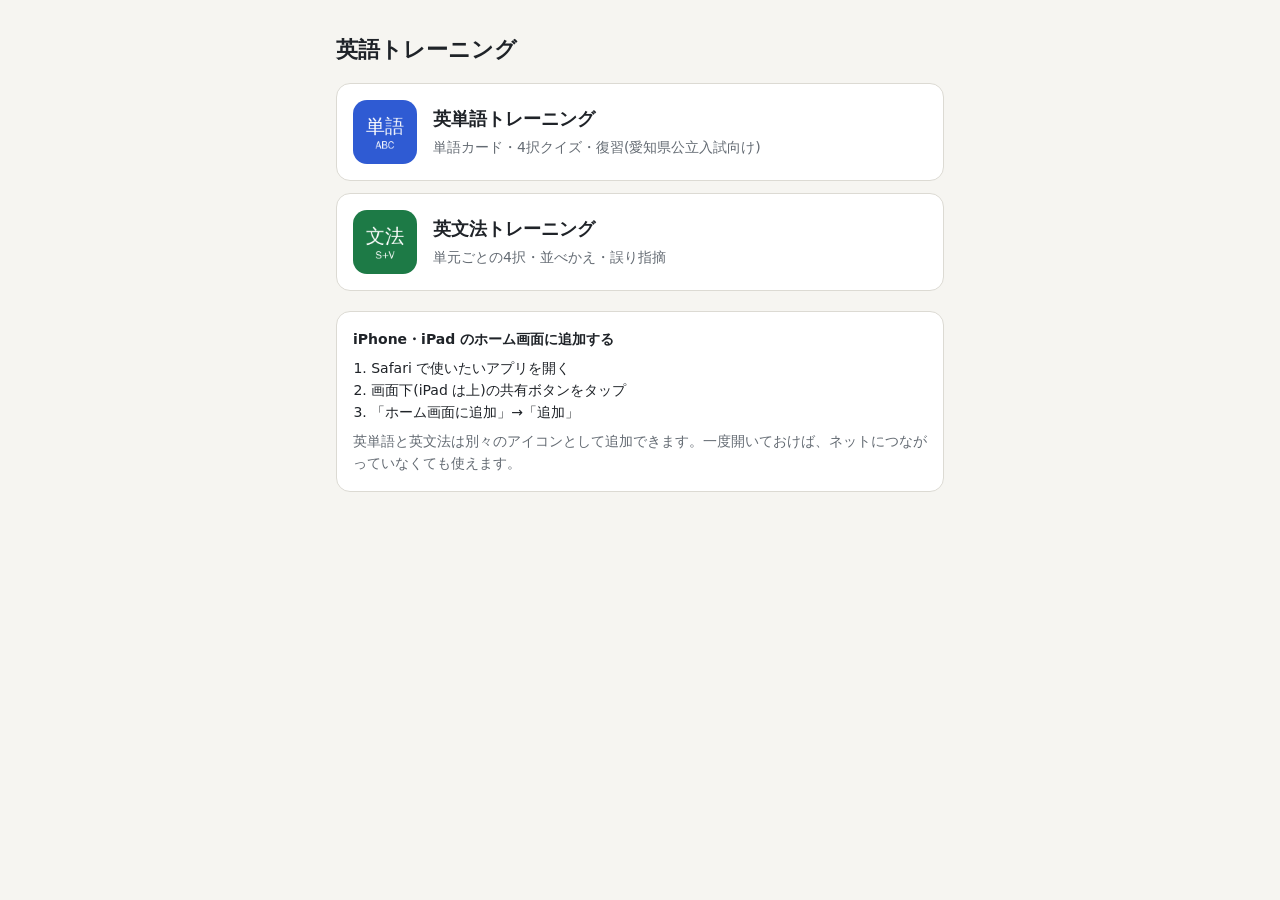
==== index.html @ 0c00dae7 "iPad・iPhone版の英単語・英文法アプリを追加 Co-Authored-By: Claude Opus 5.5 <noreply@anthropic.com> Claude-Session: h" ====
<!doctype html>
<html lang="ja" data-app="index">
<head>
<meta charset="utf-8">
<meta name="viewport" content="width=device-width, initial-scale=1, viewport-fit=cover">
<title>英語トレーニング</title>
<link rel="manifest" href="manifest-index.webmanifest">
<link rel="apple-touch-icon" href="icons/index-180.png">
<meta name="apple-mobile-web-app-capable" content="yes">
<meta name="mobile-web-app-capable" content="yes">
<meta name="apple-mobile-web-app-title" content="英語トレ">
<meta name="theme-color" content="#f6f5f1" media="(prefers-color-scheme: light)">
<meta name="theme-color" content="#17191c" media="(prefers-color-scheme: dark)">
<style>
:root{--bg:#f6f5f1;--panel:#fff;--ink:#1f2328;--muted:#646b73;--line:#dcdad3;--accent:#2f5bd3}
@media (prefers-color-scheme: dark){:root:not([data-theme="light"]){--bg:#17191c;--panel:#202328;--ink:#e8e9eb;--muted:#9aa1a9;--line:#363a41;--accent:#7d9cf0}}
*{box-sizing:border-box}
body{margin:0;background:var(--bg);color:var(--ink);font-family:"Hiragino Sans","Yu Gothic UI","Meiryo",system-ui,sans-serif;line-height:1.6;-webkit-text-size-adjust:100%}
main{max-width:640px;margin:0 auto;padding:max(24px,env(safe-area-inset-top)) max(16px,env(safe-area-inset-right)) 48px max(16px,env(safe-area-inset-left))}
h1{font-size:22px;margin:8px 0 16px}
a.app{display:flex;gap:16px;align-items:center;background:var(--panel);border:1px solid var(--line);border-radius:14px;padding:16px;margin-bottom:12px;color:var(--ink);text-decoration:none;-webkit-tap-highlight-color:transparent}
a.app:active{transform:scale(.98)}
a.app img{width:64px;height:64px;border-radius:14px;flex:none}
a.app b{font-size:18px;display:block}
.muted{color:var(--muted);font-size:14px}
.note{background:var(--panel);border:1px solid var(--line);border-radius:14px;padding:16px;margin-top:20px;font-size:14px}
.note ol{padding-left:1.3em;margin:6px 0}
</style>
</head>
<body>
<main>
  <h1>英語トレーニング</h1>
  <a class="app" href="eitango.html"><img src="icons/eitango-180.png" alt=""><span><b>英単語トレーニング</b><span class="muted">単語カード・4択クイズ・復習(愛知県公立入試向け)</span></span></a>
  <a class="app" href="bunpou.html"><img src="icons/bunpou-180.png" alt=""><span><b>英文法トレーニング</b><span class="muted">単元ごとの4択・並べかえ・誤り指摘</span></span></a>
  <div class="note">
    <b>iPhone・iPad のホーム画面に追加する</b>
    <ol>
      <li>Safari で使いたいアプリを開く</li>
      <li>画面下(iPad は上)の共有ボタンをタップ</li>
      <li>「ホーム画面に追加」→「追加」</li>
    </ol>
    <span class="muted">英単語と英文法は別々のアイコンとして追加できます。一度開いておけば、ネットにつながっていなくても使えます。</span>
  </div>
</main>
<script>
if ("serviceWorker" in navigator && (location.protocol === "https:" || location.hostname === "localhost")) navigator.serviceWorker.register("sw.js").catch(function(){});
</script>
</body>
</html>
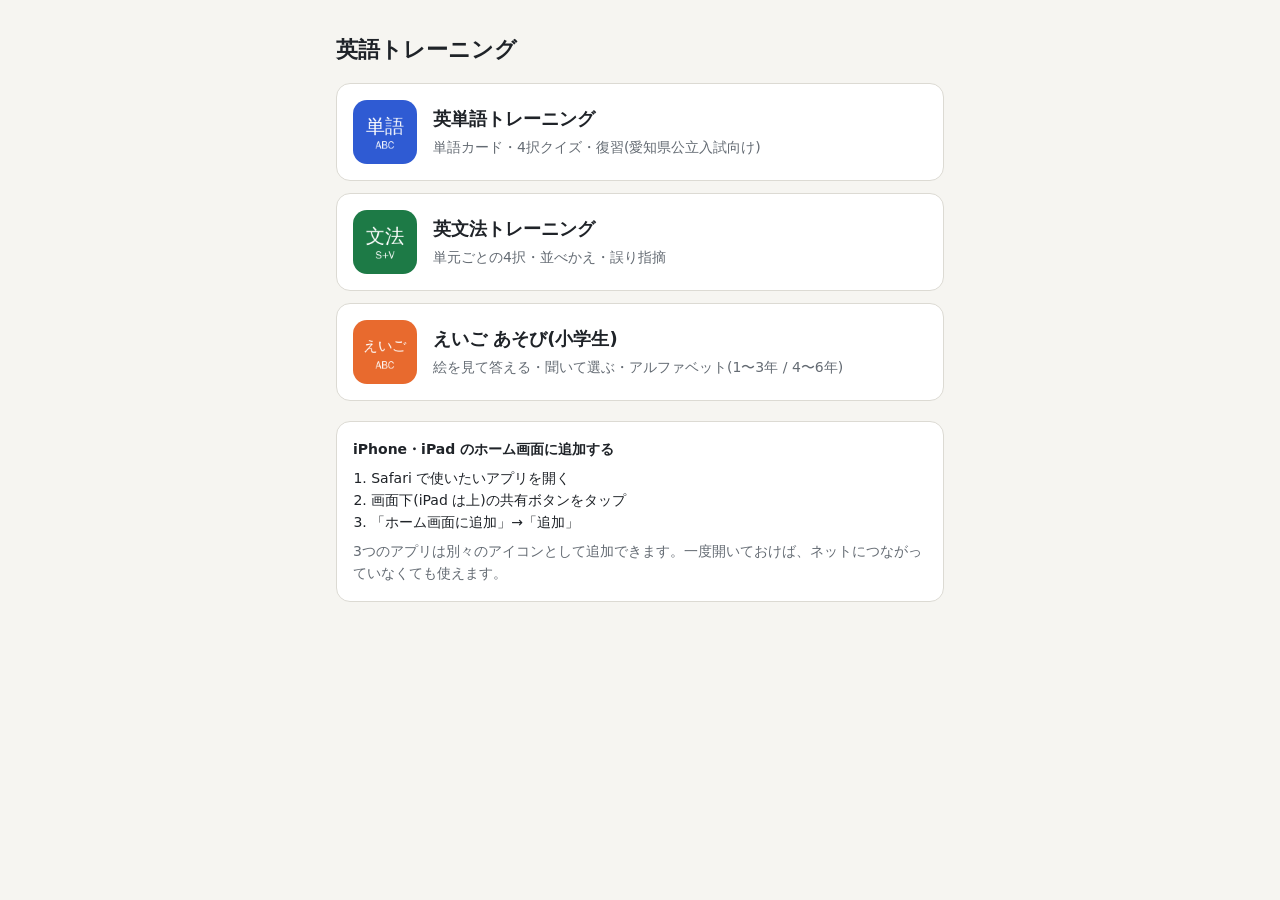
==== commit c447d84a: "小学生向けの英単語アプリ「えいご あそび」を追加 絵を見て答える・聞いて選ぶ・つづり・アルファベット練習(1〜3年 / 4〜6年)。 入口ページに追加し、ホーム画面アイコンとオフライン保存の対象に含め" ====
--- a/index.html
+++ b/index.html
@@ -32,6 +32,7 @@
   <h1>英語トレーニング</h1>
   <a class="app" href="eitango.html"><img src="icons/eitango-180.png" alt=""><span><b>英単語トレーニング</b><span class="muted">単語カード・4択クイズ・復習(愛知県公立入試向け)</span></span></a>
   <a class="app" href="bunpou.html"><img src="icons/bunpou-180.png" alt=""><span><b>英文法トレーニング</b><span class="muted">単元ごとの4択・並べかえ・誤り指摘</span></span></a>
+  <a class="app" href="shogaku.html"><img src="icons/shogaku-180.png" alt=""><span><b>えいご あそび(小学生)</b><span class="muted">絵を見て答える・聞いて選ぶ・アルファベット(1〜3年 / 4〜6年)</span></span></a>
   <div class="note">
     <b>iPhone・iPad のホーム画面に追加する</b>
     <ol>
@@ -39,7 +40,7 @@
       <li>画面下(iPad は上)の共有ボタンをタップ</li>
       <li>「ホーム画面に追加」→「追加」</li>
     </ol>
-    <span class="muted">英単語と英文法は別々のアイコンとして追加できます。一度開いておけば、ネットにつながっていなくても使えます。</span>
+    <span class="muted">3つのアプリは別々のアイコンとして追加できます。一度開いておけば、ネットにつながっていなくても使えます。</span>
   </div>
 </main>
 <script>
